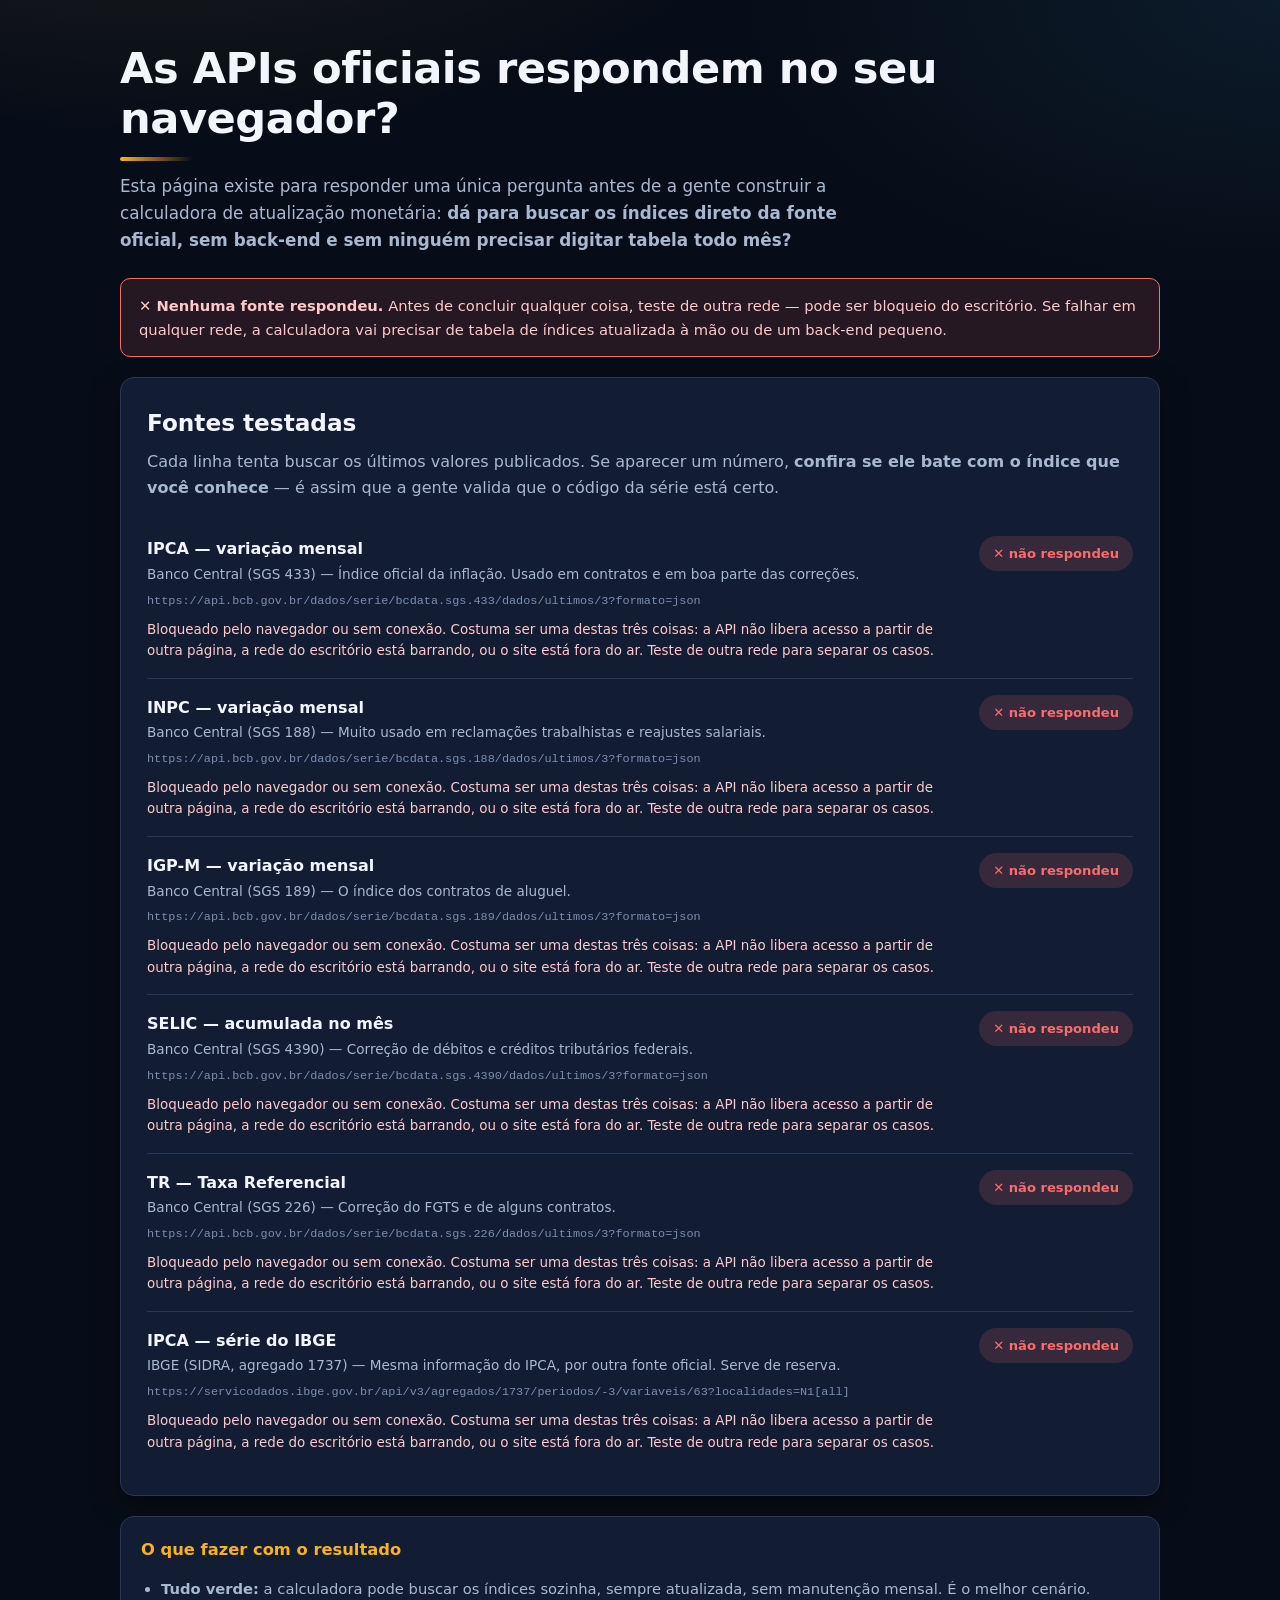
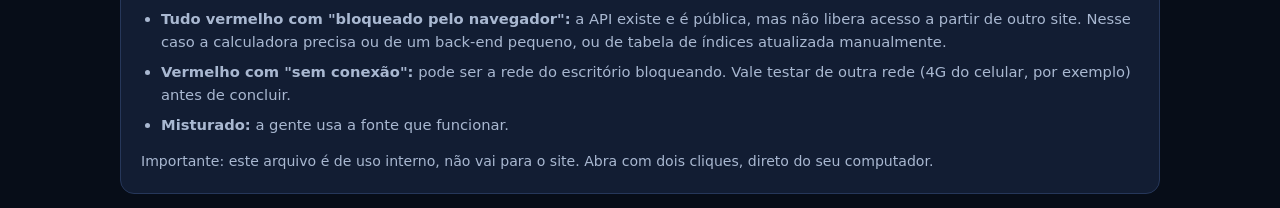
==== calculadoras-web/teste-api-indices.html @ 308df479 "Add a check for whether official index APIs work in the browser Before building a monetary-correctio" ====
<!DOCTYPE html>
<html lang="pt-BR">
<head>
<meta charset="utf-8">
<meta name="viewport" content="width=device-width, initial-scale=1">
<title>Teste das APIs oficiais de índices</title>
<link rel="stylesheet" href="css/estilo.css">
<style>
  .fonte { display:grid; grid-template-columns: 1fr auto; gap:12px 16px; align-items:start;
           padding:16px 0; border-bottom:1px solid var(--borda); }
  .fonte:last-child { border-bottom:none; }
  .fonte-nome { font-weight:700; }
  .fonte-uso  { font-size:.85rem; color:var(--texto-suave); margin-top:2px; }
  .fonte-url  { font-family:ui-monospace, Consolas, monospace; font-size:.74rem;
                color:var(--texto-fraco); margin-top:6px; word-break:break-all; }
  .chip { display:inline-flex; align-items:center; gap:7px; padding:7px 14px; border-radius:999px;
          font-size:.82rem; font-weight:700; white-space:nowrap; }
  .chip-esperando { background:var(--superficie-alta); color:var(--texto-fraco); }
  .chip-ok    { background:rgba(47,214,122,.15); color:var(--verde); }
  .chip-falha { background:rgba(255,107,107,.15); color:var(--vermelho); }
  .valor { margin-top:8px; font-variant-numeric:tabular-nums; font-size:.9rem; }
  .valor b { color:var(--dourado); }
  .motivo { margin-top:8px; font-size:.84rem; color:#ffc9c9; }
</style>
</head>
<body>

<main class="conteudo">
  <section class="chamada">
    <h1>As APIs oficiais respondem no seu navegador?</h1>
    <p>Esta página existe para responder uma única pergunta antes de a gente construir a calculadora
       de atualização monetária: <strong>dá para buscar os índices direto da fonte oficial, sem
       back-end e sem ninguém precisar digitar tabela todo mês?</strong></p>
  </section>

  <div id="veredito" class="aviso aviso-neutro">Testando as fontes…</div>

  <div class="cartao-painel">
    <h2>Fontes testadas</h2>
    <p class="subtitulo">Cada linha tenta buscar os últimos valores publicados. Se aparecer um número,
       <strong>confira se ele bate com o índice que você conhece</strong> — é assim que a gente valida
       que o código da série está certo.</p>
    <div id="lista"></div>
  </div>

  <div class="passo" style="margin-top:20px">
    <div class="passo-titulo">O que fazer com o resultado</div>
    <ul class="lista-formula">
      <li><strong>Tudo verde:</strong> a calculadora pode buscar os índices sozinha, sempre atualizada,
          sem manutenção mensal. É o melhor cenário.</li>
      <li><strong>Tudo vermelho com "bloqueado pelo navegador":</strong> a API existe e é pública, mas não
          libera acesso a partir de outro site. Nesse caso a calculadora precisa ou de um back-end
          pequeno, ou de tabela de índices atualizada manualmente.</li>
      <li><strong>Vermelho com "sem conexão":</strong> pode ser a rede do escritório bloqueando.
          Vale testar de outra rede (4G do celular, por exemplo) antes de concluir.</li>
      <li><strong>Misturado:</strong> a gente usa a fonte que funcionar.</li>
    </ul>
    <p class="obs">Importante: este arquivo é de uso interno, não vai para o site.
       Abra com dois cliques, direto do seu computador.</p>
  </div>
</main>

<script>
/* Séries do SGS (Sistema Gerenciador de Séries Temporais) do Banco Central.
   Os códigos abaixo precisam da sua conferência: a página mostra o valor devolvido
   justamente para você comparar com o índice que conhece. */
var FONTES = [
  { nome:'IPCA — variação mensal', orgao:'Banco Central (SGS 433)',
    uso:'Índice oficial da inflação. Usado em contratos e em boa parte das correções.',
    url:'https://api.bcb.gov.br/dados/serie/bcdata.sgs.433/dados/ultimos/3?formato=json' },

  { nome:'INPC — variação mensal', orgao:'Banco Central (SGS 188)',
    uso:'Muito usado em reclamações trabalhistas e reajustes salariais.',
    url:'https://api.bcb.gov.br/dados/serie/bcdata.sgs.188/dados/ultimos/3?formato=json' },

  { nome:'IGP-M — variação mensal', orgao:'Banco Central (SGS 189)',
    uso:'O índice dos contratos de aluguel.',
    url:'https://api.bcb.gov.br/dados/serie/bcdata.sgs.189/dados/ultimos/3?formato=json' },

  { nome:'SELIC — acumulada no mês', orgao:'Banco Central (SGS 4390)',
    uso:'Correção de débitos e créditos tributários federais.',
    url:'https://api.bcb.gov.br/dados/serie/bcdata.sgs.4390/dados/ultimos/3?formato=json' },

  { nome:'TR — Taxa Referencial', orgao:'Banco Central (SGS 226)',
    uso:'Correção do FGTS e de alguns contratos.',
    url:'https://api.bcb.gov.br/dados/serie/bcdata.sgs.226/dados/ultimos/3?formato=json' },

  { nome:'IPCA — série do IBGE', orgao:'IBGE (SIDRA, agregado 1737)',
    uso:'Mesma informação do IPCA, por outra fonte oficial. Serve de reserva.',
    url:'https://servicodados.ibge.gov.br/api/v3/agregados/1737/periodos/-3/variaveis/63?localidades=N1[all]' }
];

var lista = document.getElementById('lista');
var veredito = document.getElementById('veredito');
var ok = 0, falha = 0, bloqueio = 0;

FONTES.forEach(function (f, i) {
  var bloco = document.createElement('div');
  bloco.className = 'fonte';
  bloco.innerHTML =
    '<div>' +
      '<div class="fonte-nome">' + f.nome + '</div>' +
      '<div class="fonte-uso">' + f.orgao + ' — ' + f.uso + '</div>' +
      '<div class="fonte-url">' + f.url + '</div>' +
      '<div id="detalhe-' + i + '"></div>' +
    '</div>' +
    '<span class="chip chip-esperando" id="chip-' + i + '">testando…</span>';
  lista.appendChild(bloco);

  var chip = function () { return document.getElementById('chip-' + i); };
  var detalhe = function () { return document.getElementById('detalhe-' + i); };

  var expirou = false;
  var relogio = setTimeout(function () { expirou = true; }, 20000);

  fetch(f.url, { method: 'GET' })
    .then(function (r) {
      if (!r.ok) throw new Error('o servidor respondeu ' + r.status);
      return r.json();
    })
    .then(function (dados) {
      clearTimeout(relogio);
      if (expirou) throw new Error('demorou demais para responder');
      ok++;
      chip().className = 'chip chip-ok';
      chip().textContent = '✓ respondeu';
      detalhe().innerHTML = '<div class="valor">Últimos valores: ' + resumir(dados) + '</div>';
      atualizarVeredito();
    })
    .catch(function (erro) {
      clearTimeout(relogio);
      falha++;
      var msg = String(erro && erro.message || erro);
      var motivo;
      if (/failed to fetch|networkerror|load failed/i.test(msg)) {
        bloqueio++;
        motivo = 'Bloqueado pelo navegador ou sem conexão. Costuma ser uma destas três coisas: ' +
                 'a API não libera acesso a partir de outra página, a rede do escritório está ' +
                 'barrando, ou o site está fora do ar. Teste de outra rede para separar os casos.';
      } else {
        motivo = msg;
      }
      chip().className = 'chip chip-falha';
      chip().textContent = '✕ não respondeu';
      detalhe().innerHTML = '<div class="motivo">' + motivo + '</div>';
      atualizarVeredito();
    });
});

function resumir(dados) {
  try {
    if (Array.isArray(dados)) {
      return dados.map(function (d) {
        return '<b>' + d.valor + '</b> <span style="opacity:.7">(' + d.data + ')</span>';
      }).join(' &nbsp;·&nbsp; ');
    }
    // formato do IBGE
    var s = dados[0].resultados[0].series[0].serie;
    return Object.keys(s).map(function (k) {
      return '<b>' + s[k] + '</b> <span style="opacity:.7">(' + k + ')</span>';
    }).join(' &nbsp;·&nbsp; ');
  } catch (e) {
    return '<span style="opacity:.7">respondeu, mas em formato inesperado</span>';
  }
}

function atualizarVeredito() {
  if (ok + falha < FONTES.length) return;
  if (falha === 0) {
    veredito.className = 'aviso aviso-neutro';
    veredito.innerHTML = '<strong>✓ Todas as ' + FONTES.length + ' fontes responderam.</strong> ' +
      'A calculadora pode buscar os índices direto da fonte oficial, sem back-end e sem ' +
      'manutenção mensal. Confira se os números acima batem com os índices que você conhece.';
  } else if (ok === 0) {
    veredito.className = 'aviso aviso-erro';
    veredito.innerHTML = '<strong>✕ Nenhuma fonte respondeu.</strong> ' +
      (bloqueio ? 'Antes de concluir qualquer coisa, teste de outra rede — pode ser bloqueio do escritório. ' : '') +
      'Se falhar em qualquer rede, a calculadora vai precisar de tabela de índices atualizada à mão ' +
      'ou de um back-end pequeno.';
  } else {
    veredito.className = 'aviso aviso-forte';
    veredito.innerHTML = '<strong>Resultado misturado: ' + ok + ' de ' + FONTES.length +
      ' fontes responderam.</strong> Dá para trabalhar com as que funcionaram. Me diga quais ficaram verdes.';
  }
}
</script>
</body>
</html>
---- calculadoras-web/css/estilo.css ----
/* =============================================================================
   ESTILO.CSS — tema escuro, alto contraste, marca M Contabilidade
============================================================================= */

:root {
  --fundo:            #070d18;
  --fundo-suave:      #0d1526;
  --superficie:       #121d33;
  --superficie-alta:  #18263f;
  --borda:            #26375a;
  --borda-forte:      #38507d;

  --texto:            #f2f6fc;
  --texto-suave:      #a9b8d1;
  --texto-fraco:      #7d8db0;

  --dourado:          #ffb020;
  --dourado-escuro:   #d9911a;
  --verde:            #2fd67a;
  --verde-escuro:     #14532d;
  --vermelho:         #ff6b6b;
  --azul:             #4cc2ff;

  --raio:             14px;
  --raio-p:           10px;
  --sombra:           0 10px 30px rgba(0, 0, 0, .45);
}

* { box-sizing: border-box; }

html { scroll-behavior: smooth; }

body {
  margin: 0;
  background:
    radial-gradient(1100px 520px at 12% -10%, rgba(255, 176, 32, .10), transparent 60%),
    radial-gradient(900px 480px at 100% 0%, rgba(76, 194, 255, .08), transparent 60%),
    var(--fundo);
  color: var(--texto);
  font-family: "Segoe UI", system-ui, -apple-system, Roboto, Arial, sans-serif;
  font-size: 16px;
  line-height: 1.6;
  -webkit-font-smoothing: antialiased;
}

.conteudo { width: 100%; max-width: 1080px; margin: 0 auto; padding: 0 20px; }

a { color: var(--azul); }

/* ------------------------------ CABEÇALHO -------------------------------- */

.cabecalho {
  border-bottom: 1px solid var(--borda);
  background: rgba(7, 13, 24, .85);
  backdrop-filter: blur(8px);
  position: sticky; top: 0; z-index: 20;
}
.cabecalho-interno {
  display: flex; align-items: center; justify-content: space-between;
  gap: 16px; padding-top: 14px; padding-bottom: 14px; flex-wrap: wrap;
}
.marca { display: flex; align-items: center; gap: 14px; }
.marca-reserva { display: flex; align-items: center; gap: 14px; }
.logo-img { height: 56px; width: auto; max-width: min(330px, 62vw); display: block; }
.logo-rodape { height: 46px; max-width: 250px; margin-bottom: 4px; }
[hidden] { display: none !important; }
.logo { width: 50px; height: 50px; flex: 0 0 50px; }
.marca-texto { display: flex; flex-direction: column; line-height: 1.25; }
.marca-nome {
  font-size: 1.32rem; font-weight: 700; letter-spacing: .5px;
  color: var(--dourado); font-family: Georgia, "Times New Roman", serif;
}
.marca-sub { font-size: .8rem; color: var(--texto-fraco); }
.botao-topo { padding: 10px 18px; font-size: .9rem; }

/* ------------------------------ CHAMADA ---------------------------------- */

.chamada { padding: 44px 0 24px; }
.chamada h1 {
  margin: 0 0 12px;
  font-size: clamp(1.8rem, 4.5vw, 2.7rem);
  line-height: 1.15; letter-spacing: -.5px;
}
.chamada h1::after {
  content: ""; display: block; width: 72px; height: 4px; margin-top: 14px;
  background: linear-gradient(90deg, var(--dourado), transparent); border-radius: 4px;
}
.chamada p { margin: 0; max-width: 760px; color: var(--texto-suave); font-size: 1.05rem; }

/* -------------------------------- ABAS ----------------------------------- */

.abas { display: flex; gap: 10px; margin: 8px 0 22px; flex-wrap: wrap; }
.aba-botao {
  flex: 1 1 260px;
  display: flex; align-items: center; gap: 10px;
  padding: 15px 18px;
  background: var(--superficie);
  border: 1px solid var(--borda);
  border-radius: var(--raio);
  color: var(--texto-suave);
  font: inherit; font-weight: 600; text-align: left;
  cursor: pointer; transition: .18s;
}
.aba-botao:hover { border-color: var(--borda-forte); color: var(--texto); }
.aba-botao.ativo {
  background: linear-gradient(180deg, var(--superficie-alta), var(--superficie));
  border-color: var(--dourado);
  color: var(--texto);
  box-shadow: 0 0 0 1px rgba(255, 176, 32, .25), var(--sombra);
}
.aba-num {
  display: inline-flex; align-items: center; justify-content: center;
  width: 28px; height: 28px; flex: 0 0 28px; border-radius: 50%;
  background: rgba(255, 176, 32, .15); color: var(--dourado);
  font-size: .9rem; font-weight: 700;
}
.aba-botao.ativo .aba-num { background: var(--dourado); color: #1a1205; }

.aba-painel { display: none; }
.aba-painel.ativo { display: block; animation: aparecer .25s ease; }
@keyframes aparecer { from { opacity: 0; transform: translateY(6px); } to { opacity: 1; transform: none; } }

/* ------------------------------ PAINEL ----------------------------------- */

.cartao-painel {
  background: var(--superficie);
  border: 1px solid var(--borda);
  border-radius: var(--raio);
  padding: 26px;
  box-shadow: var(--sombra);
}
.cartao-painel h2 { margin: 0 0 8px; font-size: 1.45rem; }
.subtitulo { margin: 0 0 20px; color: var(--texto-suave); }

/* ------------------------------ FORMULÁRIO -------------------------------- */

.campos { display: grid; grid-template-columns: repeat(auto-fit, minmax(240px, 1fr)); gap: 18px; }
.campo { display: flex; flex-direction: column; gap: 6px; }
.campo-largo { grid-column: 1 / -1; }
.campo label { font-weight: 600; font-size: .95rem; }
.campo small { color: var(--texto-fraco); font-size: .8rem; line-height: 1.45; }
.obrigatorio { color: var(--dourado); }
.opcional { color: var(--texto-fraco); font-weight: 400; font-size: .85rem; }

input[type="text"], input[type="number"], select {
  width: 100%;
  padding: 12px 14px;
  background: var(--fundo-suave);
  border: 1px solid var(--borda-forte);
  border-radius: var(--raio-p);
  color: var(--texto);
  font: inherit; font-size: 1.05rem;
  transition: .15s;
}
input:focus, select:focus {
  outline: none; border-color: var(--dourado);
  box-shadow: 0 0 0 3px rgba(255, 176, 32, .18);
}
select { cursor: pointer; }
select option { background: var(--fundo-suave); color: var(--texto); }

.entrada-prefixo, .entrada-sufixo { display: flex; align-items: stretch; }
.entrada-prefixo > span, .entrada-sufixo > span {
  display: flex; align-items: center; padding: 0 14px;
  background: var(--superficie-alta); border: 1px solid var(--borda-forte);
  color: var(--texto-suave); font-weight: 600;
}
.entrada-prefixo > span { border-right: none; border-radius: var(--raio-p) 0 0 var(--raio-p); }
.entrada-prefixo > input { border-radius: 0 var(--raio-p) var(--raio-p) 0; }
.entrada-sufixo > span { border-left: none; border-radius: 0 var(--raio-p) var(--raio-p) 0; }
.entrada-sufixo > input { border-radius: var(--raio-p) 0 0 var(--raio-p); }

.opcoes { display: flex; gap: 10px; flex-wrap: wrap; }
.opcao {
  display: flex; align-items: center; gap: 8px;
  padding: 11px 16px;
  background: var(--fundo-suave);
  border: 1px solid var(--borda-forte); border-radius: var(--raio-p);
  cursor: pointer; font-weight: 600; transition: .15s;
}
.opcao:hover { border-color: var(--dourado); }
.opcao input { accent-color: var(--dourado); width: 18px; height: 18px; }
.opcao:has(input:checked) { border-color: var(--dourado); background: rgba(255, 176, 32, .10); }

.acoes { display: flex; gap: 12px; margin-top: 24px; flex-wrap: wrap; }

.botao {
  display: inline-flex; align-items: center; justify-content: center;
  padding: 13px 26px;
  border: 1px solid transparent; border-radius: var(--raio-p);
  font: inherit; font-weight: 700; text-decoration: none;
  cursor: pointer; transition: .15s;
}
.botao-principal { background: var(--dourado); color: #1a1205; }
.botao-principal:hover { background: var(--dourado-escuro); transform: translateY(-1px); }
.botao-secundario { background: transparent; border-color: var(--borda-forte); color: var(--texto-suave); }
.botao-secundario:hover { border-color: var(--dourado); color: var(--texto); }
.botao-whats { background: #25d366; color: #05270f; }
.botao-whats:hover { background: #1fb457; transform: translateY(-1px); }

/* ------------------------------ RESULTADO -------------------------------- */

.resultado { display: none; margin-top: 24px; }
.resultado.visivel { display: block; animation: aparecer .25s ease; }

.resultado-destaques {
  display: grid; grid-template-columns: repeat(auto-fit, minmax(210px, 1fr));
  gap: 14px; margin-bottom: 26px;
}
.cartao {
  display: flex; flex-direction: column; gap: 4px;
  padding: 18px;
  background: var(--superficie);
  border: 1px solid var(--borda); border-radius: var(--raio);
}
.cartao-rotulo { font-size: .82rem; color: var(--texto-fraco); text-transform: uppercase; letter-spacing: .6px; }
.cartao-valor { font-size: 1.55rem; font-weight: 700; line-height: 1.25; }
.cartao-obs { font-size: .82rem; color: var(--texto-suave); }
.cartao-principal {
  background: linear-gradient(160deg, rgba(47, 214, 122, .14), var(--superficie));
  border-color: var(--verde);
}
.cartao-principal .cartao-valor { color: var(--verde); }
.cartao-bloqueado { border-color: var(--borda); opacity: .75; }
.cartao-bloqueado .cartao-valor { font-size: 1.15rem; color: var(--texto-fraco); }

.titulo-secao {
  margin: 30px 0 14px; font-size: 1.15rem;
  padding-bottom: 8px; border-bottom: 1px solid var(--borda);
}

.passo {
  background: var(--superficie);
  border: 1px solid var(--borda); border-radius: var(--raio);
  padding: 20px; margin-bottom: 14px;
}
.passo-titulo {
  display: flex; align-items: center; gap: 10px;
  font-weight: 700; font-size: 1.02rem; margin-bottom: 14px; color: var(--dourado);
}
.passo-num {
  display: inline-flex; align-items: center; justify-content: center;
  width: 26px; height: 26px; flex: 0 0 26px; border-radius: 50%;
  background: rgba(255, 176, 32, .16); font-size: .85rem;
}

.tabela { width: 100%; border-collapse: collapse; font-size: .93rem; }
.tabela th, .tabela td {
  padding: 10px 12px; text-align: left; border-bottom: 1px solid var(--borda);
}
.tabela th { color: var(--texto-fraco); font-size: .78rem; text-transform: uppercase; letter-spacing: .5px; }
.tabela td:last-child, .tabela th:last-child { text-align: right; font-variant-numeric: tabular-nums; }
.tabela tbody tr:last-child td { border-bottom: none; }
.linha-total td { font-weight: 700; color: var(--dourado); border-top: 2px solid var(--borda-forte); }
.linha-escolhida td { background: rgba(47, 214, 122, .10); }
.linha-escolhida td:first-child::after { content: " ✓"; color: var(--verde); font-weight: 700; }

.formula {
  background: var(--fundo-suave);
  border-left: 3px solid var(--dourado);
  padding: 12px 16px; margin: 0 0 10px;
  border-radius: 0 var(--raio-p) var(--raio-p) 0;
  font-variant-numeric: tabular-nums; font-size: .98rem;
}
.lista-formula { margin: 0 0 14px; padding-left: 20px; color: var(--texto-suave); font-size: .92rem; }
.lista-formula li { margin-bottom: 6px; }
.obs { margin: 10px 0 0; font-size: .88rem; color: var(--texto-suave); }

.aviso {
  padding: 15px 18px; border-radius: var(--raio-p);
  margin: 0 0 20px; font-size: .92rem; line-height: 1.6;
}
.aviso-forte { background: rgba(255, 176, 32, .10); border: 1px solid rgba(255, 176, 32, .45); color: #ffe0a8; }
.aviso-neutro { background: var(--fundo-suave); border: 1px solid var(--borda); color: var(--texto-suave); }
.aviso-erro { background: rgba(255, 107, 107, .12); border: 1px solid var(--vermelho); color: #ffc9c9; }

/* ---------------------------- CTA DE CONTATO ------------------------------ */

.cta {
  display: flex; align-items: center; justify-content: space-between;
  gap: 18px; flex-wrap: wrap;
  margin-top: 24px; padding: 22px;
  background: linear-gradient(135deg, rgba(255, 176, 32, .13), rgba(76, 194, 255, .08));
  border: 1px solid rgba(255, 176, 32, .40); border-radius: var(--raio);
}
.cta-texto { display: flex; flex-direction: column; gap: 3px; }
.cta-texto strong { font-size: 1.08rem; }
.cta-texto span { color: var(--texto-suave); font-size: .92rem; }
.cta-botoes { display: flex; gap: 10px; flex-wrap: wrap; }

/* ------------------------------- FONTES ----------------------------------- */

.fontes {
  margin: 44px 0 20px; padding: 22px;
  background: var(--fundo-suave); border: 1px solid var(--borda); border-radius: var(--raio);
}
.fontes h3 { margin: 0 0 12px; font-size: 1rem; color: var(--dourado); }
.fontes ul { margin: 0; padding-left: 20px; color: var(--texto-suave); font-size: .87rem; }
.fontes li { margin-bottom: 7px; }
.versao { margin: 14px 0 0; font-size: .8rem; color: var(--texto-fraco); }

/* ------------------------------- RODAPÉ ----------------------------------- */

.rodape { margin-top: 40px; border-top: 1px solid var(--borda); background: var(--fundo-suave); }
.rodape-interno {
  display: grid; grid-template-columns: repeat(auto-fit, minmax(240px, 1fr));
  gap: 22px; padding-top: 30px; padding-bottom: 34px;
}
.rodape-bloco { display: flex; flex-direction: column; gap: 6px; font-size: .9rem; color: var(--texto-suave); }
.rodape-nome { font-size: 1.1rem; font-weight: 700; color: var(--dourado); font-family: Georgia, serif; }
.rodape-bloco a { color: var(--texto-suave); text-decoration: none; }
.rodape-bloco a:hover { color: var(--dourado); }
.rodape-aviso { font-size: .78rem; color: var(--texto-fraco); }

@media (max-width: 640px) {
  .cartao-painel { padding: 20px 16px; }
  .passo { padding: 16px 14px; }
  .cabecalho-interno { justify-content: center; }
  .botao-topo { width: 100%; }
  .tabela { font-size: .85rem; }
  .tabela th, .tabela td { padding: 8px 6px; }
}
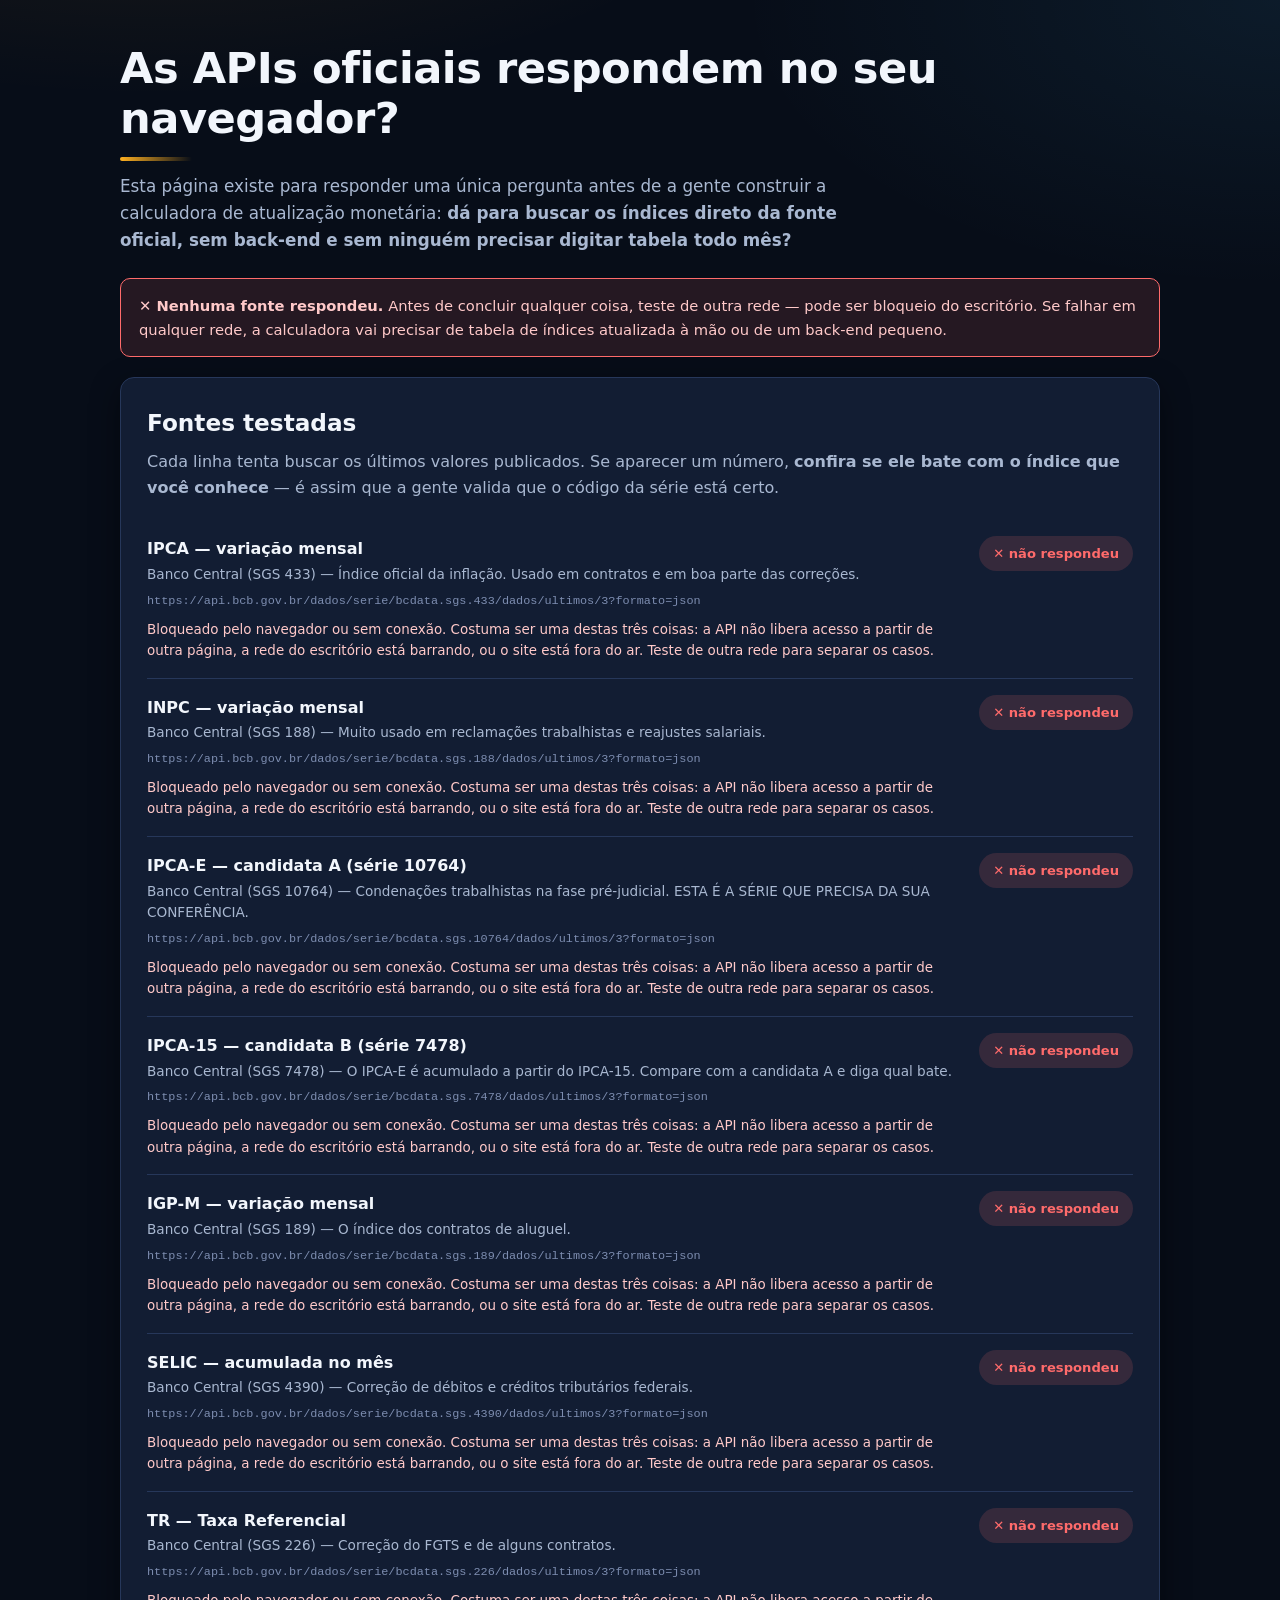
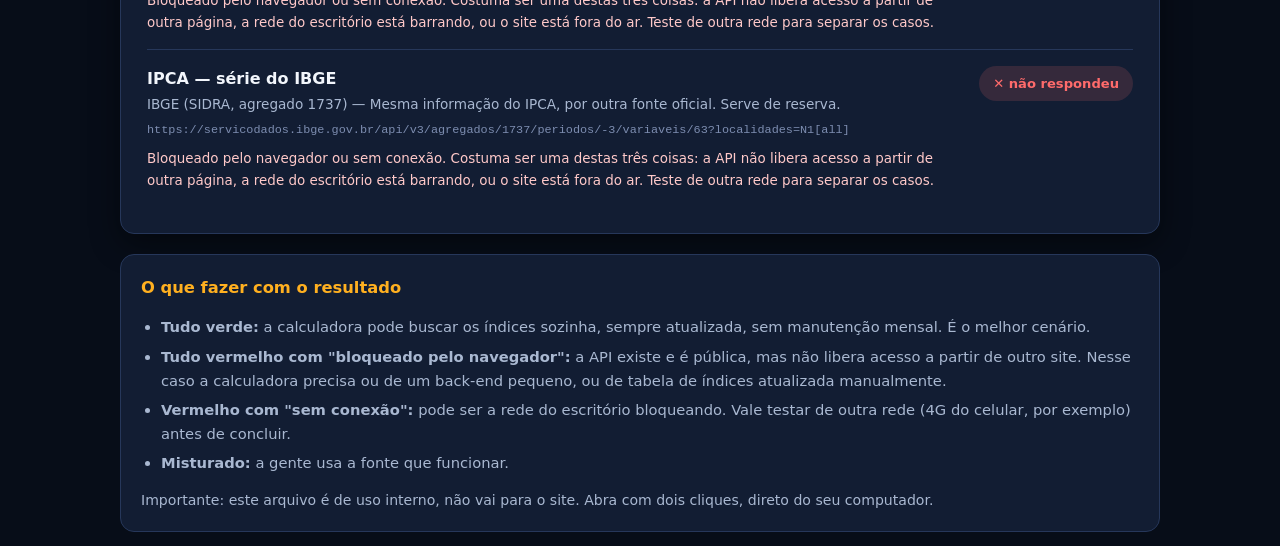
==== commit ad99da15: "Fix three defects found reviewing the project as an accountant All three were confirmed by running t" ====
--- a/calculadoras-web/teste-api-indices.html
+++ b/calculadoras-web/teste-api-indices.html
@@ -72,6 +72,14 @@
   { nome:'INPC — variação mensal', orgao:'Banco Central (SGS 188)',
     uso:'Muito usado em reclamações trabalhistas e reajustes salariais.',
     url:'https://api.bcb.gov.br/dados/serie/bcdata.sgs.188/dados/ultimos/3?formato=json' },
+
+  { nome:'IPCA-E — candidata A (série 10764)', orgao:'Banco Central (SGS 10764)',
+    uso:'Condenações trabalhistas na fase pré-judicial. ESTA É A SÉRIE QUE PRECISA DA SUA CONFERÊNCIA.',
+    url:'https://api.bcb.gov.br/dados/serie/bcdata.sgs.10764/dados/ultimos/3?formato=json' },
+
+  { nome:'IPCA-15 — candidata B (série 7478)', orgao:'Banco Central (SGS 7478)',
+    uso:'O IPCA-E é acumulado a partir do IPCA-15. Compare com a candidata A e diga qual bate.',
+    url:'https://api.bcb.gov.br/dados/serie/bcdata.sgs.7478/dados/ultimos/3?formato=json' },
 
   { nome:'IGP-M — variação mensal', orgao:'Banco Central (SGS 189)',
     uso:'O índice dos contratos de aluguel.',
